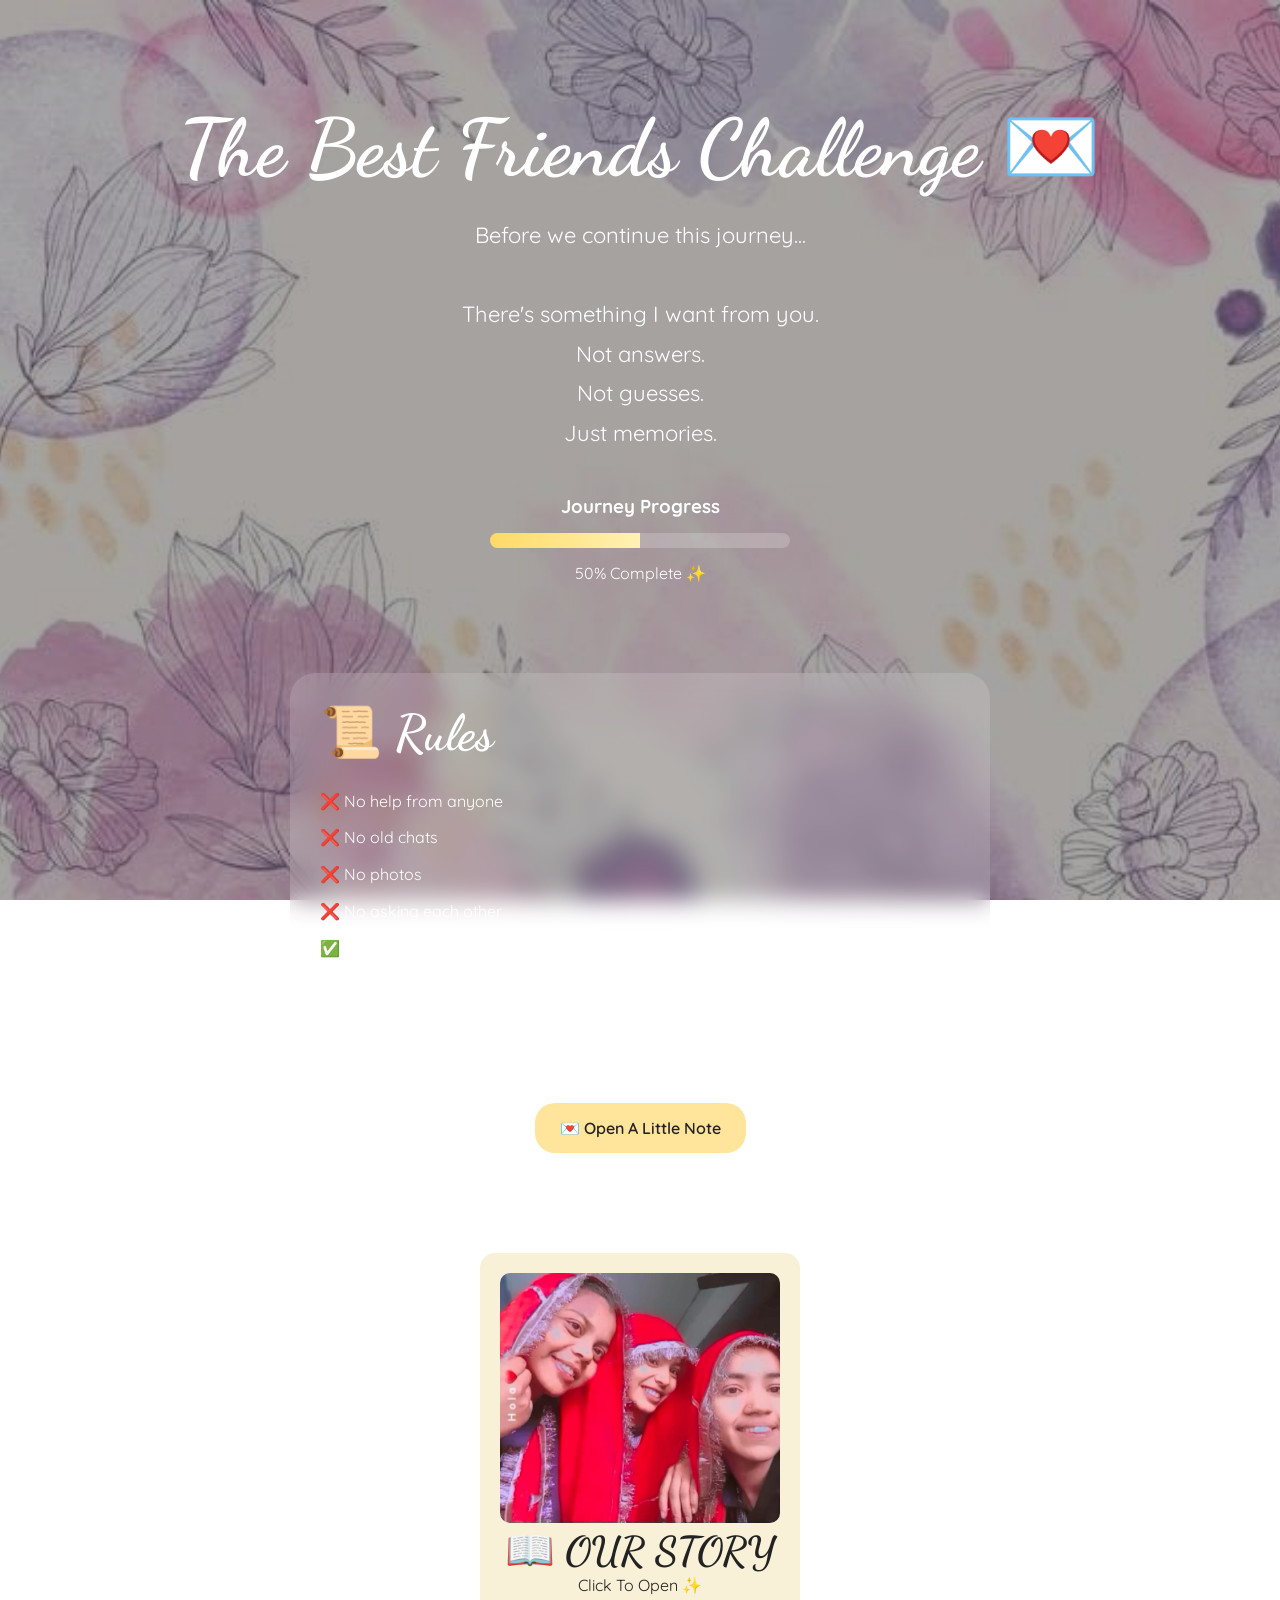
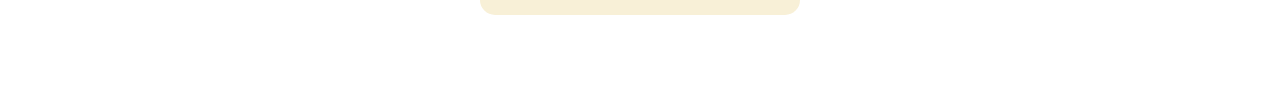
==== page2.html @ 7b55141a "Friendship website completed" ====
<!DOCTYPE html>
<html lang="en">
<head>
<meta charset="UTF-8">
<meta name="viewport" content="width=device-width, initial-scale=1.0">

<title>Best Friends Challenge 💌</title>

<link rel="stylesheet" href="page2.css">

<link href="https://fonts.googleapis.com/css2?family=Dancing+Script:wght@700&family=Quicksand:wght@400;500;600&display=swap" rel="stylesheet">

</head>
<body>

<section class="hero">

<h1>The Best Friends Challenge 💌</h1>

<p class="intro">
Before we continue this journey...
<br><br>
There's something I want from you.
<br>
Not answers.
<br>
Not guesses.
<br>
Just memories.
</p>

<div class="progress-container">

<h3>Journey Progress</h3>

<div class="progress-bar">
<div class="progress-fill"></div>
</div>

<p>50% Complete ✨</p>

</div>

</section>

<section class="rules-card">

<h2>📜 Rules</h2>

<ul>

<li>❌ No help from anyone</li>

<li>❌ No old chats</li>

<li>❌ No photos</li>

<li>❌ No asking each other</li>

<li>✅ Only memories</li>

<li>⚠ Once submitted, you cannot edit it again.</li>

</ul>

</section>

<section class="secret-note">

<div class="envelope" onclick="openLetter()">
💌 Open A Little Note
</div>

<div class="letter hidden" id="letter">

<p>

If you're reading this...

<br><br>

Then you've already survived our friendship 😭❤️

<br><br>

Now tell the story from your side.

<br><br>

I'm ready to hear every detail.

</p>

</div>

</section>

<section class="diary-cover-section">

<div class="diary-cover" id="openDiary">

<img src="images/group-photo.jpg">

<h3>📖 OUR STORY</h3>

<p>Click To Open ✨</p>

</div>

</section>

<section class="diary-section hidden" id="diarySection">

<div class="diary-page">

<img src="images/group-photo.jpg" class="top-photo">

<h2>To My Best Friends ❤️</h2>

<p class="memory-text">

Every friendship has two stories.

<br>

The one everyone sees.

<br>

And the one only we remember.

<br>

This diary is for the second one.

</p>

<h3>Tell Our Story ✨</h3>

<p class="prompt">

From the day we met until today...

Tell the story only you remember.

<br><br>

✨ The fights

<br>

✨ The chaos

<br>

✨ The embarrassing moments

<br>

✨ The secrets

<br>

✨ The moments that made us friends

<br>

✨ The moments that kept us friends

</p>

<textarea
id="storyBox"
placeholder="Start writing here..."></textarea>

<p id="saveStatus">
💾 Draft saved automatically
</p>

<div class="buttons">

<button onclick="saveStory()">
Save Draft 💾
</button>

<button onclick="submitStory()">
Seal This Story ✨
</button>

<button
id="continueBtn"
class="continue-btn"
onclick="goToPage3()">

Continue The Journey ✨

</button>

</div>

</div>

</section>

<script src="page2.js"></script>

</body>
</html>
---- page2.css ----
*{
margin:0;
padding:0;
box-sizing:border-box;
}

body{

font-family:'Quicksand',sans-serif;

background:
linear-gradient(
rgba(0,0,0,.35),
rgba(0,0,0,.35)
),
url("images/challenge-bg.jpg");

background-size:cover;
background-position:center;
background-attachment:fixed;

color:white;

overflow-x:hidden;
}

.hero{
text-align:center;
padding:100px 20px 50px;
}

.hero h1{

font-size:clamp(45px,8vw,80px);

font-family:'Dancing Script',cursive;

margin-bottom:20px;
}

.intro{

font-size:22px;

line-height:1.8;

max-width:700px;

margin:auto;
}

.progress-container{

margin-top:40px;

text-align:center;
}

.progress-bar{

width:300px;

height:15px;

background:rgba(255,255,255,.2);

margin:15px auto;

border-radius:50px;

overflow:hidden;
}

.progress-fill{

height:100%;

width:50%;

background:
linear-gradient(
90deg,
#ffd966,
#fff2b3
);

animation:fillBar 2s ease;
}

@keyframes fillBar{

from{
width:0;
}

to{
width:50%;
}
}

.rules-card{

width:min(90%,700px);

margin:40px auto;

padding:30px;

background:rgba(255,255,255,.15);

backdrop-filter:blur(12px);

border-radius:25px;
}

.rules-card h2{

font-family:'Dancing Script',cursive;

font-size:50px;

margin-bottom:20px;
}

.rules-card ul{

list-style:none;

line-height:2.3;
}

.secret-note{

text-align:center;

padding:30px;
}

.envelope{

display:inline-block;

padding:15px 25px;

background:#ffe49b;

color:#222;

border-radius:20px;

cursor:pointer;

font-weight:600;
}

.letter{

margin-top:20px;

max-width:600px;

margin-inline:auto;

padding:25px;

background:rgba(255,255,255,.15);

backdrop-filter:blur(10px);

border-radius:20px;
}

.hidden{
display:none;
}

.diary-cover-section{

display:flex;

justify-content:center;

padding:70px 20px;
}

.diary-cover{

width:320px;

background:#f8f0d7;

padding:20px;

border-radius:15px;

cursor:pointer;

color:#222;

text-align:center;

transition:.4s;
}

.diary-cover:hover{

transform:scale(1.05);
}

.diary-cover img{

width:100%;

height:250px;

object-fit:cover;

border-radius:10px;
}

.diary-cover h3{

font-family:'Dancing Script',cursive;

font-size:40px;
}

.diary-section{

padding:50px 20px 100px;
}

.diary-page{

max-width:900px;

margin:auto;

background:#fffdf5;

padding:40px;

border-radius:20px;

color:#222;

box-shadow:0 10px 30px rgba(0,0,0,.3);
}

.top-photo{

width:100%;

height:350px;

object-fit:cover;

border-radius:15px;

margin-bottom:25px;
}

.diary-page h2,
.diary-page h3{

font-family:'Dancing Script',cursive;

font-size:50px;
}

.memory-text{

font-size:20px;

line-height:1.9;

margin:20px 0;
}

.prompt{

line-height:2;

margin:25px 0;
}

textarea{

width:100%;

height:350px;

padding:20px;

border-radius:15px;

resize:none;

font-size:16px;
}

#saveStatus{

margin-top:15px;

font-size:14px;

opacity:.8;
}

.buttons{

margin-top:25px;

display:flex;

flex-wrap:wrap;

gap:15px;
}

button{

padding:12px 24px;

border:none;

border-radius:30px;

cursor:pointer;

background:#ffd966;

font-size:15px;
}

.continue-btn{
display:none;
}

@media(max-width:768px){

.intro{
font-size:18px;
}

.diary-page{
padding:25px;
}

.diary-page h2,
.diary-page h3{
font-size:38px;
}

.top-photo{
height:220px;
}

textarea{
height:280px;
}

.buttons{
flex-direction:column;
}

button{
width:100%;
}
}
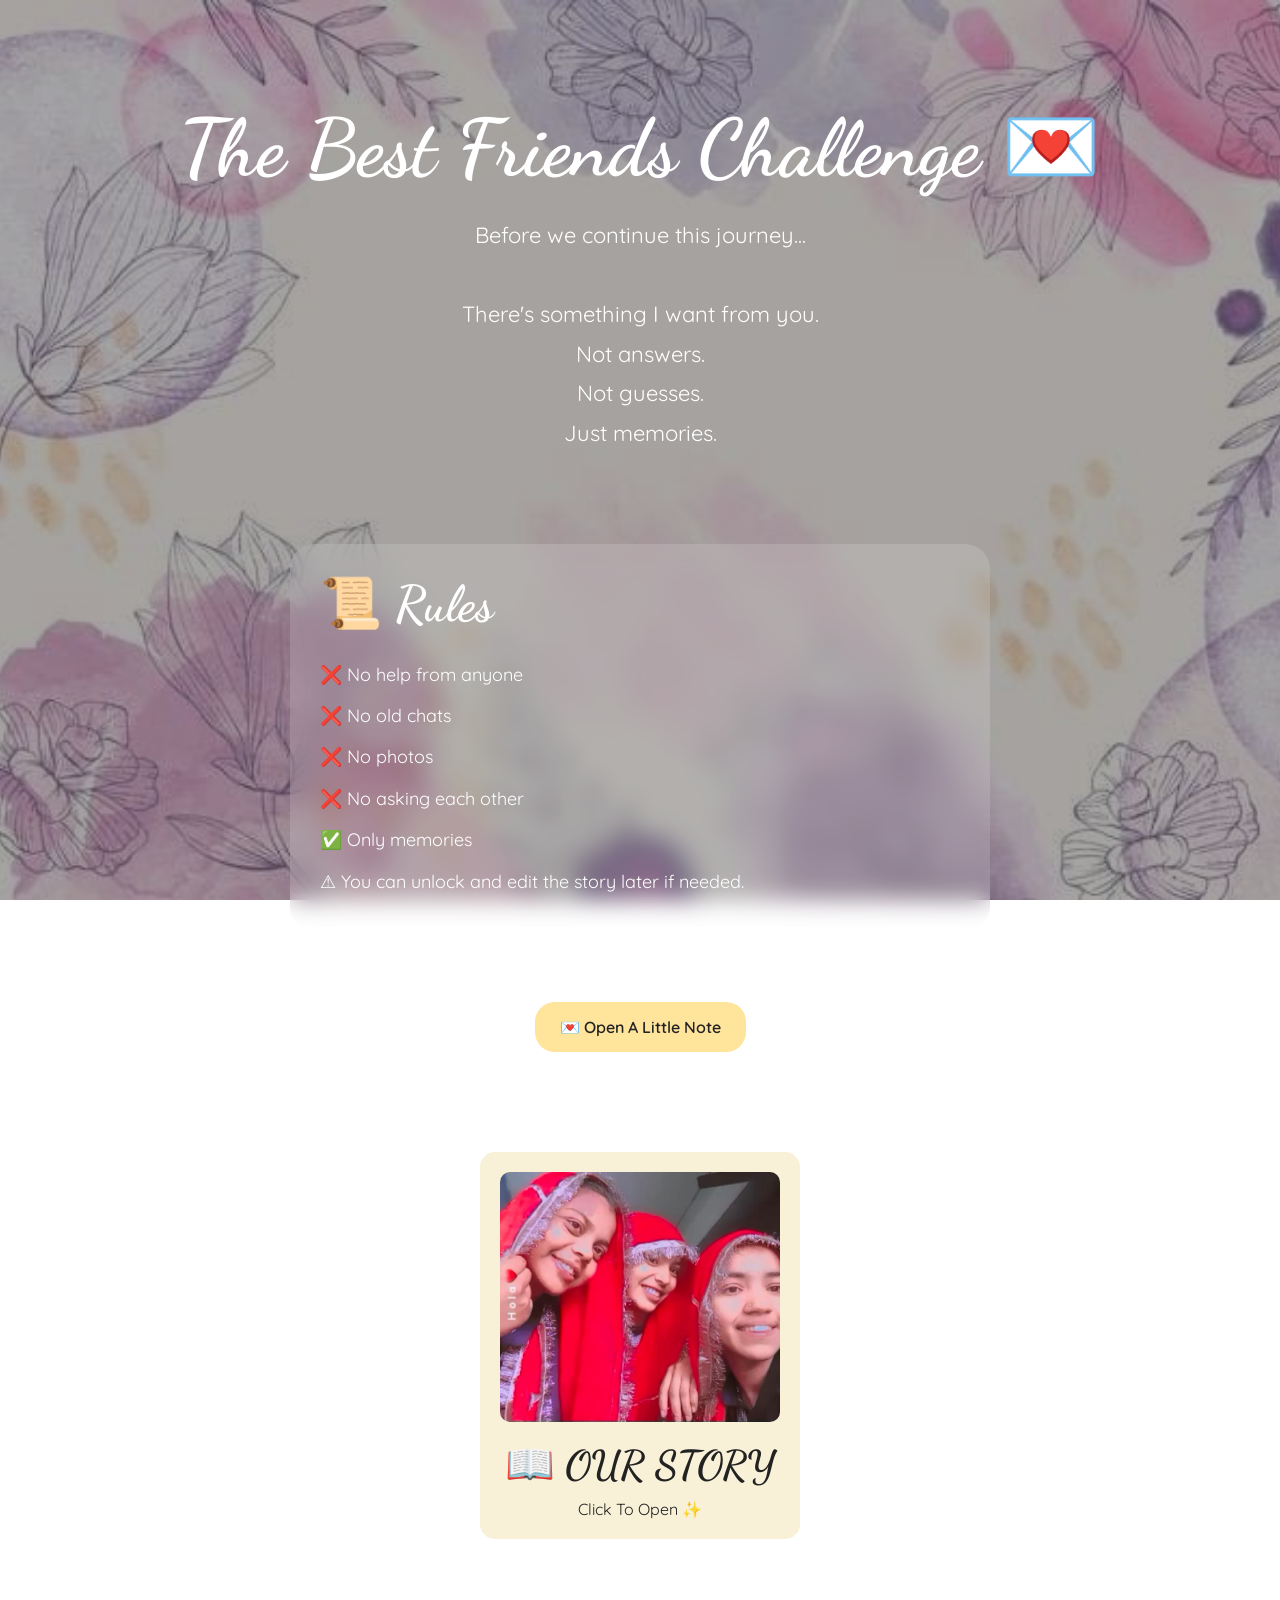
==== commit 033d95c0: "updated friendship website" ====
--- a/page2.html
+++ b/page2.html
@@ -13,35 +13,37 @@
 </head>
 <body>
 
+<!-- HERO -->
+
 <section class="hero">
 
 <h1>The Best Friends Challenge 💌</h1>
 
 <p class="intro">
+
 Before we continue this journey...
-<br><br>
+
+<br><br>
+
 There's something I want from you.
-<br>
+
+<br>
+
 Not answers.
-<br>
+
+<br>
+
 Not guesses.
-<br>
+
+<br>
+
 Just memories.
-</p>
-
-<div class="progress-container">
-
-<h3>Journey Progress</h3>
-
-<div class="progress-bar">
-<div class="progress-fill"></div>
-</div>
-
-<p>50% Complete ✨</p>
-
-</div>
-
-</section>
+
+</p>
+
+</section>
+
+<!-- RULES -->
 
 <section class="rules-card">
 
@@ -59,16 +61,20 @@
 
 <li>✅ Only memories</li>
 
-<li>⚠ Once submitted, you cannot edit it again.</li>
+<li>⚠ You can unlock and edit the story later if needed.</li>
 
 </ul>
 
 </section>
 
+<!-- SECRET NOTE -->
+
 <section class="secret-note">
 
 <div class="envelope" onclick="openLetter()">
+
 💌 Open A Little Note
+
 </div>
 
 <div class="letter hidden" id="letter">
@@ -95,11 +101,13 @@
 
 </section>
 
+<!-- DIARY COVER -->
+
 <section class="diary-cover-section">
 
 <div class="diary-cover" id="openDiary">
 
-<img src="images/group-photo.jpg">
+<img src="images/group-photo.jpg" alt="Group Photo">
 
 <h3>📖 OUR STORY</h3>
 
@@ -109,11 +117,16 @@
 
 </section>
 
+<!-- DIARY SECTION -->
+
 <section class="diary-section hidden" id="diarySection">
 
 <div class="diary-page">
 
-<img src="images/group-photo.jpg" class="top-photo">
+<img
+src="images/group-photo.jpg"
+class="top-photo"
+alt="Friends">
 
 <h2>To My Best Friends ❤️</h2>
 
@@ -174,17 +187,34 @@
 placeholder="Start writing here..."></textarea>
 
 <p id="saveStatus">
-💾 Draft saved automatically
-</p>
+
+💾 Draft saved automatically every 10 seconds
+
+</p>
+
+<!-- BUTTONS -->
 
 <div class="buttons">
 
 <button onclick="saveStory()">
+
 Save Draft 💾
+
 </button>
 
 <button onclick="submitStory()">
+
 Seal This Story ✨
+
+</button>
+
+<button
+id="editBtn"
+class="edit-btn"
+onclick="editStory()">
+
+Edit Story ✏️
+
 </button>
 
 <button
--- a/page2.css
+++ b/page2.css
@@ -24,8 +24,12 @@
 overflow-x:hidden;
 }
 
+/* HERO */
+
 .hero{
+
 text-align:center;
+
 padding:100px 20px 50px;
 }
 
@@ -49,181 +53,159 @@
 margin:auto;
 }
 
-.progress-container{
-
-margin-top:40px;
+/* RULES */
+
+.rules-card{
+
+width:min(90%,700px);
+
+margin:40px auto;
+
+padding:30px;
+
+background:rgba(255,255,255,.15);
+
+backdrop-filter:blur(12px);
+
+border-radius:25px;
+}
+
+.rules-card h2{
+
+font-family:'Dancing Script',cursive;
+
+font-size:50px;
+
+margin-bottom:20px;
+}
+
+.rules-card ul{
+
+list-style:none;
+
+line-height:2.3;
+
+font-size:18px;
+}
+
+/* SECRET NOTE */
+
+.secret-note{
 
 text-align:center;
-}
-
-.progress-bar{
-
-width:300px;
-
-height:15px;
-
-background:rgba(255,255,255,.2);
-
-margin:15px auto;
-
-border-radius:50px;
-
-overflow:hidden;
-}
-
-.progress-fill{
-
-height:100%;
-
-width:50%;
-
-background:
-linear-gradient(
-90deg,
-#ffd966,
-#fff2b3
-);
-
-animation:fillBar 2s ease;
-}
-
-@keyframes fillBar{
-
-from{
-width:0;
-}
-
-to{
-width:50%;
-}
-}
-
-.rules-card{
-
-width:min(90%,700px);
-
-margin:40px auto;
 
 padding:30px;
+}
+
+.envelope{
+
+display:inline-block;
+
+padding:15px 25px;
+
+background:#ffe49b;
+
+color:#222;
+
+border-radius:20px;
+
+cursor:pointer;
+
+font-weight:600;
+
+transition:.3s;
+}
+
+.envelope:hover{
+
+transform:scale(1.05);
+}
+
+.letter{
+
+margin-top:20px;
+
+max-width:600px;
+
+margin-inline:auto;
+
+padding:25px;
 
 background:rgba(255,255,255,.15);
 
-backdrop-filter:blur(12px);
-
-border-radius:25px;
-}
-
-.rules-card h2{
+backdrop-filter:blur(10px);
+
+border-radius:20px;
+
+line-height:1.8;
+}
+
+.hidden{
+
+display:none;
+}
+
+/* DIARY COVER */
+
+.diary-cover-section{
+
+display:flex;
+
+justify-content:center;
+
+padding:70px 20px;
+}
+
+.diary-cover{
+
+width:320px;
+
+background:#f8f0d7;
+
+padding:20px;
+
+border-radius:15px;
+
+cursor:pointer;
+
+color:#222;
+
+text-align:center;
+
+transition:.4s;
+}
+
+.diary-cover:hover{
+
+transform:scale(1.05);
+}
+
+.diary-cover img{
+
+width:100%;
+
+height:250px;
+
+object-fit:cover;
+
+border-radius:10px;
+}
+
+.diary-cover h3{
 
 font-family:'Dancing Script',cursive;
 
-font-size:50px;
-
-margin-bottom:20px;
-}
-
-.rules-card ul{
-
-list-style:none;
-
-line-height:2.3;
-}
-
-.secret-note{
-
-text-align:center;
-
-padding:30px;
-}
-
-.envelope{
-
-display:inline-block;
-
-padding:15px 25px;
-
-background:#ffe49b;
-
-color:#222;
-
-border-radius:20px;
-
-cursor:pointer;
-
-font-weight:600;
-}
-
-.letter{
-
-margin-top:20px;
-
-max-width:600px;
-
-margin-inline:auto;
-
-padding:25px;
-
-background:rgba(255,255,255,.15);
-
-backdrop-filter:blur(10px);
-
-border-radius:20px;
-}
-
-.hidden{
-display:none;
-}
-
-.diary-cover-section{
-
-display:flex;
-
-justify-content:center;
-
-padding:70px 20px;
-}
-
-.diary-cover{
-
-width:320px;
-
-background:#f8f0d7;
-
-padding:20px;
-
-border-radius:15px;
-
-cursor:pointer;
-
-color:#222;
-
-text-align:center;
-
-transition:.4s;
-}
-
-.diary-cover:hover{
-
-transform:scale(1.05);
-}
-
-.diary-cover img{
-
-width:100%;
-
-height:250px;
-
-object-fit:cover;
-
-border-radius:10px;
-}
-
-.diary-cover h3{
-
-font-family:'Dancing Script',cursive;
-
 font-size:40px;
-}
+
+margin-top:15px;
+}
+
+.diary-cover p{
+
+margin-top:10px;
+}
+
+/* DIARY */
 
 .diary-section{
 
@@ -266,6 +248,8 @@
 font-family:'Dancing Script',cursive;
 
 font-size:50px;
+
+margin-bottom:15px;
 }
 
 .memory-text{
@@ -282,6 +266,8 @@
 line-height:2;
 
 margin:25px 0;
+
+font-size:17px;
 }
 
 textarea{
@@ -294,9 +280,18 @@
 
 border-radius:15px;
 
+border:2px solid #ddd;
+
 resize:none;
 
 font-size:16px;
+
+outline:none;
+}
+
+textarea:focus{
+
+border-color:#ffd966;
 }
 
 #saveStatus{
@@ -308,6 +303,8 @@
 opacity:.8;
 }
 
+/* BUTTONS */
+
 .buttons{
 
 margin-top:25px;
@@ -332,40 +329,94 @@
 background:#ffd966;
 
 font-size:15px;
+
+transition:.3s;
+}
+
+button:hover{
+
+transform:scale(1.05);
 }
 
 .continue-btn{
+
 display:none;
-}
+
+background:#ffd966;
+}
+
+.edit-btn{
+
+display:none;
+
+background:#9be7a7;
+
+color:#222;
+}
+
+/* MOBILE */
 
 @media(max-width:768px){
 
+.hero{
+
+padding:80px 20px 40px;
+}
+
 .intro{
+
 font-size:18px;
 }
 
+.rules-card h2{
+
+font-size:40px;
+}
+
+.rules-card ul{
+
+font-size:16px;
+}
+
 .diary-page{
+
 padding:25px;
 }
 
 .diary-page h2,
 .diary-page h3{
+
 font-size:38px;
 }
 
 .top-photo{
+
 height:220px;
 }
 
+.memory-text{
+
+font-size:18px;
+}
+
+.prompt{
+
+font-size:16px;
+}
+
 textarea{
+
 height:280px;
 }
 
 .buttons{
+
 flex-direction:column;
 }
 
 button{
+
 width:100%;
 }
+
 }
